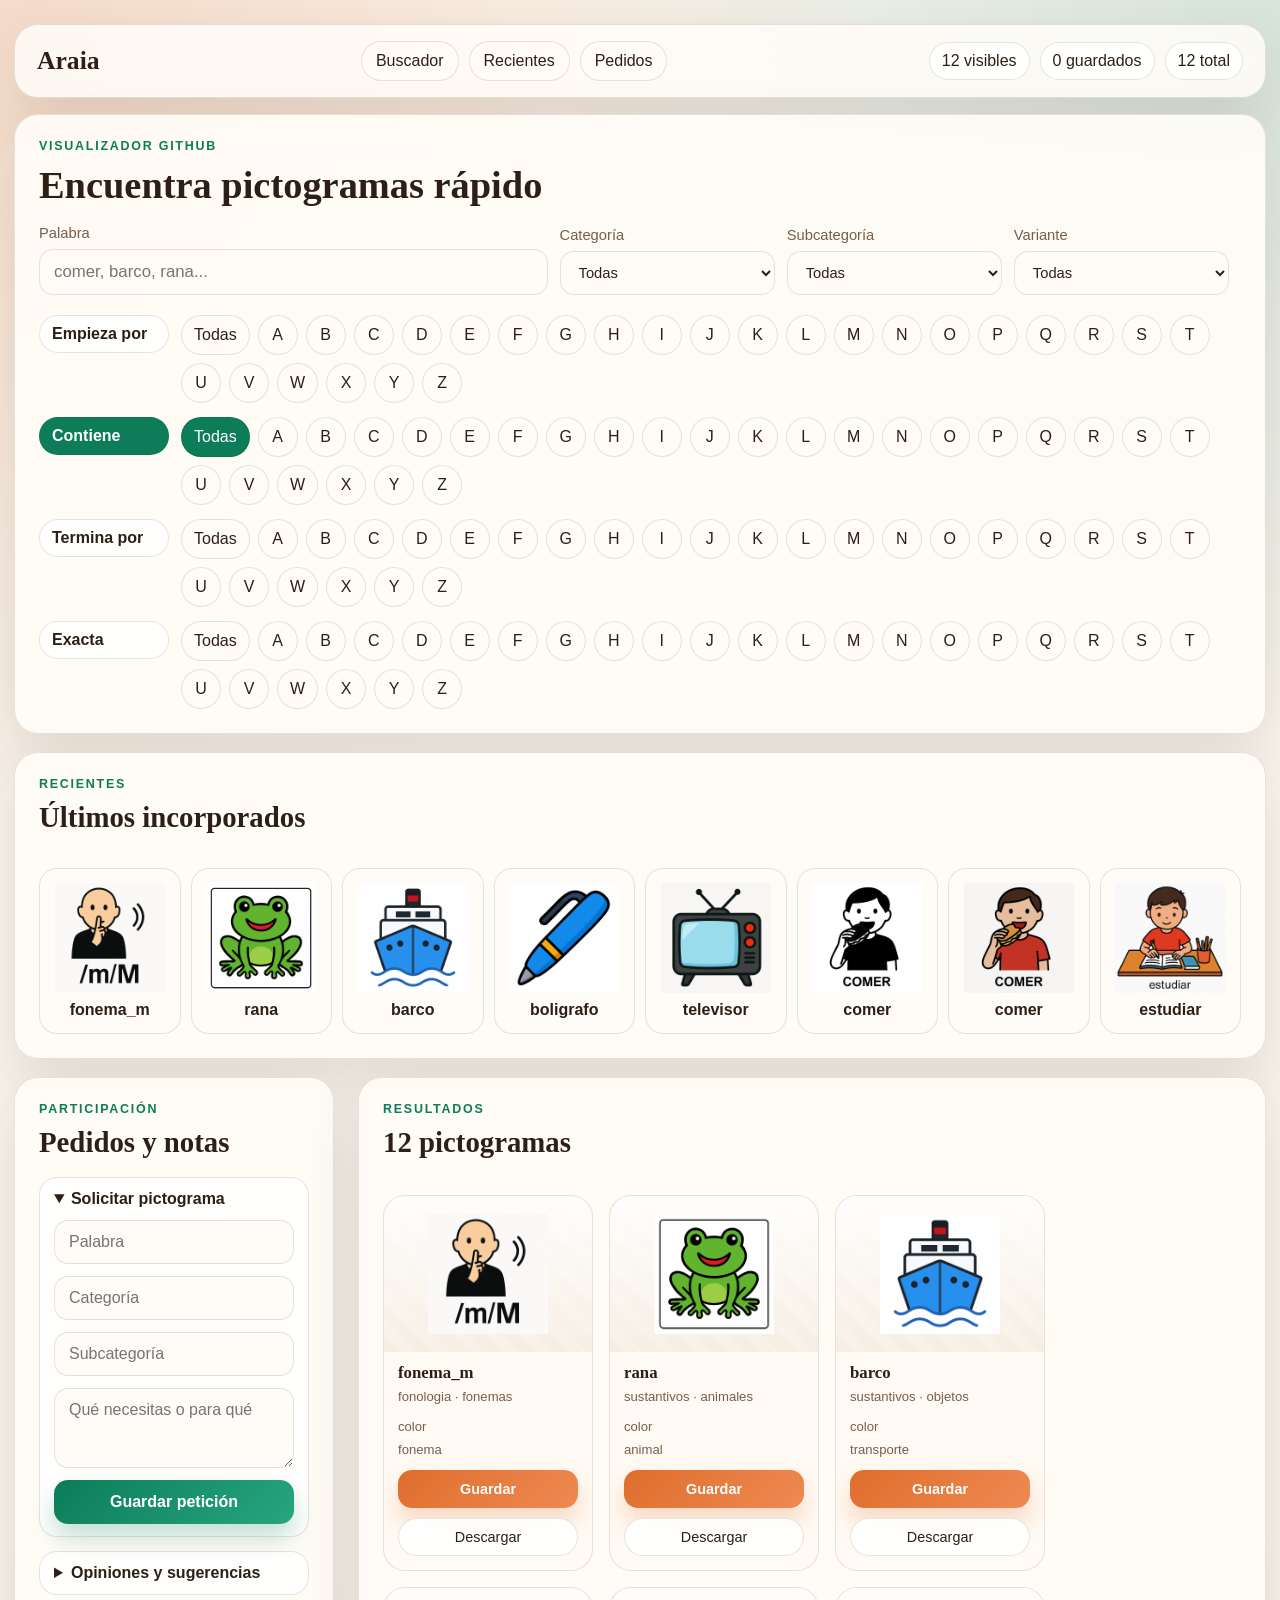
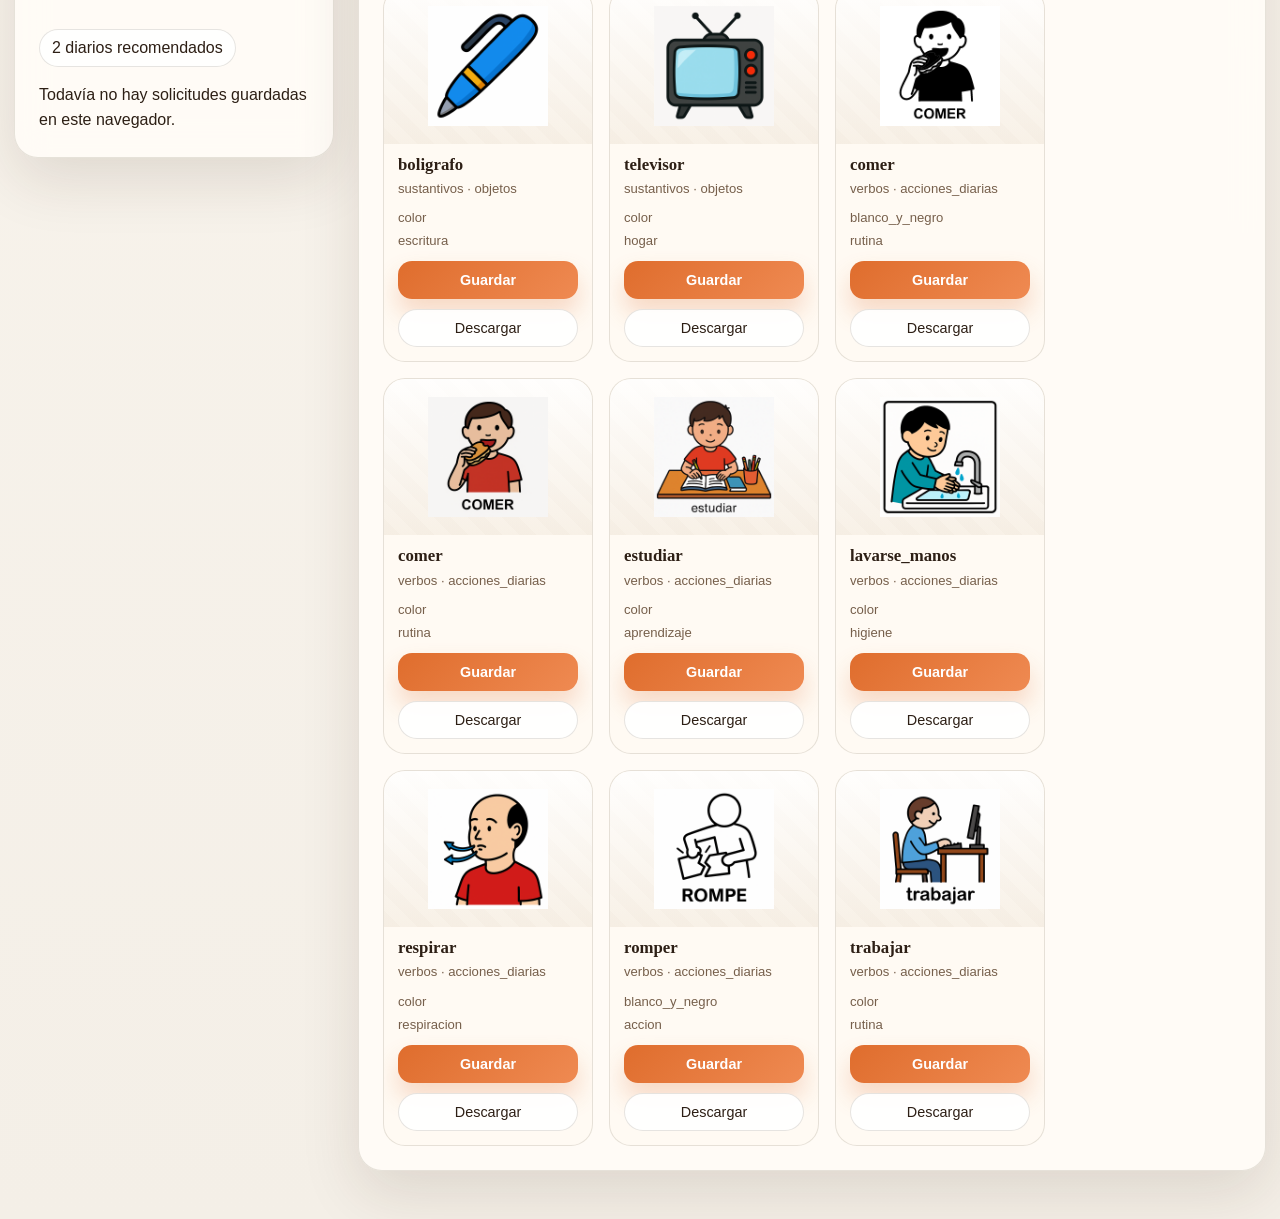
==== index.html @ 0f2b1659 "Publish sanitized public repository" ====
<!doctype html>
<html lang="es">
  <head>
    <meta charset="utf-8">
    <meta name="viewport" content="width=device-width, initial-scale=1">
    <title>Araia | Visualizador web</title>
    <link rel="stylesheet" href="static/styles.css">
    <link rel="stylesheet" href="static/pages.css">
  </head>
  <body>
    <div class="page-shell home-shell static-shell">
      <nav class="top-nav compact-nav">
        <a class="nav-brand" href="./index.html">Araia</a>
        <div class="nav-links">
          <a href="#buscador">Buscador</a>
          <a href="#recientes">Recientes</a>
          <a href="#pedidos">Pedidos</a>
        </div>
        <div class="quick-stats" id="quick-stats"></div>
      </nav>

      <section class="panel search-panel-main" id="buscador">
        <div class="search-panel-head">
          <div>
            <p class="eyebrow">Visualizador GitHub</p>
            <h1>Encuentra pictogramas rápido</h1>
          </div>
        </div>

        <form id="search-form" class="primary-search-form" autocomplete="off">
          <label class="search-box large-search">
            <span>Palabra</span>
            <input type="text" id="search-input" placeholder="comer, barco, rana...">
          </label>
          <label>
            <span>Categoría</span>
            <select id="category-select">
              <option value="">Todas</option>
            </select>
          </label>
          <label>
            <span>Subcategoría</span>
            <select id="subcategory-select">
              <option value="">Todas</option>
            </select>
          </label>
          <label>
            <span>Variante</span>
            <select id="variant-select">
              <option value="">Todas</option>
              <option value="blanco_y_negro">Blanco y negro</option>
              <option value="color">Color</option>
            </select>
          </label>
        </form>

        <div class="alpha-modes" id="alphabet-modes"></div>
      </section>

      <section class="panel recent-strip" id="recientes">
        <div class="panel-head inline-head">
          <div>
            <p class="eyebrow">Recientes</p>
            <h2>Últimos incorporados</h2>
          </div>
        </div>
        <div class="mini-grid recent-mini-grid" id="recent-grid"></div>
      </section>

      <section class="content-grid home-content-grid">
        <aside class="panel side-rail compact-rail" id="pedidos">
          <div class="panel-head">
            <div>
              <p class="eyebrow">Participación</p>
              <h2>Pedidos y notas</h2>
            </div>
          </div>

          <details class="mini-section" open>
            <summary>Solicitar pictograma</summary>
            <form id="request-form" class="request-form compact-form">
              <input type="text" id="request-word" placeholder="Palabra" required>
              <input type="text" id="request-category" placeholder="Categoría">
              <input type="text" id="request-subcategory" placeholder="Subcategoría">
              <textarea id="request-detail" rows="3" placeholder="Qué necesitas o para qué"></textarea>
              <button type="submit" class="compact">Guardar petición</button>
            </form>
          </details>

          <details class="mini-section">
            <summary>Opiniones y sugerencias</summary>
            <form id="feedback-form" class="request-form compact-form">
              <select id="feedback-type">
                <option value="comentario">Comentario</option>
                <option value="falta">Qué falta</option>
                <option value="sugerencia">Sugerencia</option>
                <option value="mejora">Qué mejorarías</option>
              </select>
              <input type="text" id="feedback-word" placeholder="Palabra relacionada">
              <textarea id="feedback-text" rows="3" placeholder="Tu mensaje"></textarea>
              <button type="submit" class="secondary compact">Guardar opinión</button>
            </form>
            <div class="compact-feedback-list" id="feedback-list"></div>
          </details>

          <div class="daily-batch compact-batch">
            <p class="mini-label">2 diarios recomendados</p>
            <div id="request-priority-list"></div>
          </div>
        </aside>

        <section class="panel results-panel">
          <div class="panel-head inline-head">
            <div>
              <p class="eyebrow">Resultados</p>
              <h2 id="results-count">0 pictogramas</h2>
            </div>
          </div>
          <div class="cards-grid" id="results-grid"></div>
          <div class="empty-state compact-empty-state hidden" id="empty-state">
            <h3>No hay coincidencias</h3>
            <p>Prueba otra letra, cambia el modo de búsqueda o limpia filtros.</p>
          </div>
        </section>
      </section>
    </div>

    <script src="static/pages.js"></script>
  </body>
</html>
---- static/styles.css ----
:root {
  --bg: #f4efe7;
  --bg-strong: #e7dac8;
  --panel: rgba(255, 252, 247, 0.88);
  --panel-strong: #fffaf3;
  --line: rgba(55, 33, 14, 0.12);
  --text: #2d1f15;
  --muted: #765f4b;
  --accent: #0c7c59;
  --accent-2: #df6d2d;
  --accent-3: #355c7d;
  --shadow: 0 22px 60px rgba(56, 35, 20, 0.12);
  --radius: 24px;
}

* {
  box-sizing: border-box;
}

body {
  margin: 0;
  min-height: 100vh;
  font-family: "Avenir Next", "Trebuchet MS", sans-serif;
  color: var(--text);
  background:
    radial-gradient(circle at top left, rgba(223, 109, 45, 0.2), transparent 28%),
    radial-gradient(circle at top right, rgba(12, 124, 89, 0.15), transparent 24%),
    linear-gradient(180deg, #fbf7f0 0%, var(--bg) 100%);
}

code {
  font-family: "SFMono-Regular", "Menlo", monospace;
}

a {
  color: inherit;
  text-decoration: none;
}

form {
  margin: 0;
}

.page-shell {
  width: min(1380px, calc(100% - 32px));
  margin: 0 auto;
  padding: 24px 0 48px;
}

.top-nav,
.hero,
.toolbar,
.panel {
  backdrop-filter: blur(16px);
  background: var(--panel);
  border: 1px solid var(--line);
  border-radius: var(--radius);
  box-shadow: var(--shadow);
}

.top-nav {
  display: flex;
  justify-content: space-between;
  align-items: center;
  gap: 18px;
  padding: 16px 22px;
  margin-bottom: 20px;
}

.nav-brand {
  font-family: "Georgia", "Times New Roman", serif;
  font-size: 1.6rem;
  font-weight: 700;
}

.nav-links {
  display: flex;
  flex-wrap: wrap;
  gap: 10px;
}

.profile-switcher,
.inline-form,
.oca-launch-form,
.dice-actions,
.players-box {
  display: flex;
  flex-wrap: wrap;
  gap: 10px;
  align-items: center;
}

.profile-switcher {
  justify-content: flex-end;
}

.inline-form input,
.inline-form select,
.inline-form button,
.submit-row input,
.oca-launch-form input {
  width: auto;
}

.nav-links a,
.action-link {
  display: inline-flex;
  align-items: center;
  justify-content: center;
  min-height: 44px;
  padding: 10px 14px;
  border-radius: 999px;
  border: 1px solid var(--line);
  background: rgba(255, 252, 248, 0.92);
  color: var(--text);
  transition: transform 140ms ease;
}

.nav-links a:hover,
.action-link:hover {
  transform: translateY(-1px);
}

.hero {
  display: grid;
  grid-template-columns: 1.7fr 1fr;
  gap: 24px;
  padding: 32px;
  margin-bottom: 24px;
}

.hero-compact {
  align-items: center;
}

.eyebrow {
  margin: 0 0 10px;
  font-size: 0.78rem;
  font-weight: 700;
  letter-spacing: 0.14em;
  text-transform: uppercase;
  color: var(--accent);
}

.hero h1,
.panel h2,
.empty-state h3,
.picto-title h3,
.active-card h3 {
  font-family: "Georgia", "Times New Roman", serif;
}

.hero h1 {
  margin: 0;
  font-size: clamp(2.4rem, 4vw, 4.4rem);
  line-height: 0.95;
  max-width: 13ch;
}

.hero-text,
.oca-copy {
  max-width: 60ch;
  line-height: 1.6;
  color: var(--muted);
  font-size: 1.02rem;
}

.hero-stats {
  display: grid;
  gap: 16px;
}

.stat-card {
  padding: 22px;
  border-radius: 20px;
  background: linear-gradient(145deg, rgba(255,255,255,0.88), rgba(244, 239, 231, 0.95));
  border: 1px solid var(--line);
}

.stat-card span {
  display: block;
  color: var(--muted);
  margin-bottom: 8px;
}

.stat-card strong {
  font-size: 2.2rem;
}

.toolbar {
  display: grid;
  grid-template-columns: 1fr auto;
  gap: 16px;
  align-items: end;
  padding: 20px;
  margin-bottom: 24px;
}

.toolbar-actions {
  display: flex;
  flex-wrap: wrap;
  gap: 12px;
  align-items: center;
}

.search-form {
  display: grid;
  grid-template-columns: minmax(220px, 1.3fr) repeat(4, minmax(130px, 0.7fr)) auto;
  gap: 12px;
  align-items: end;
}

.content-grid,
.oca-layout,
.insight-grid {
  display: grid;
  grid-template-columns: 360px 1fr;
  gap: 24px;
}

.panel {
  padding: 24px;
}

.continuous-panel {
  margin-bottom: 24px;
}

.alphabet-panel,
.insight-grid {
  margin-bottom: 24px;
}

.alphabet-row,
.request-list,
.feedback-list,
.mini-grid {
  display: flex;
  flex-wrap: wrap;
  gap: 10px;
}

.alphabet-pill {
  display: inline-flex;
  align-items: center;
  justify-content: center;
  min-width: 40px;
  min-height: 40px;
  padding: 8px 12px;
  border-radius: 999px;
  border: 1px solid var(--line);
  background: rgba(255, 252, 248, 0.92);
}

.alphabet-pill.active {
  background: var(--accent);
  color: white;
}

.request-form,
.mini-feedback-form {
  display: grid;
  gap: 12px;
}

.mini-feedback-form {
  grid-template-columns: 1fr auto;
  align-items: center;
}

.request-card,
.feedback-card,
.mini-card {
  display: grid;
  gap: 8px;
  padding: 14px;
  border-radius: 18px;
  border: 1px solid var(--line);
  background: rgba(255, 252, 248, 0.92);
}

.request-card {
  width: 100%;
  grid-template-columns: 1fr auto;
  align-items: center;
}

.request-card.highlighted {
  background: linear-gradient(145deg, rgba(12,124,89,0.08), rgba(255,252,248,0.95));
}

.request-card p,
.request-card span,
.feedback-card p,
.feedback-card span {
  margin: 0;
  color: var(--muted);
}

.daily-batch {
  margin-top: 18px;
}

.mini-grid {
  display: grid;
  grid-template-columns: repeat(auto-fit, minmax(130px, 1fr));
}

.mini-card {
  justify-items: center;
  text-align: center;
}

.mini-card img {
  width: 100%;
  max-width: 110px;
  height: 110px;
  object-fit: contain;
}

.panel-head h2,
.library-header h2 {
  margin: 0 0 18px;
  font-size: 1.8rem;
}

label {
  display: grid;
  gap: 8px;
  font-size: 0.92rem;
  color: var(--muted);
}

input,
select,
textarea,
button {
  width: 100%;
  border-radius: 14px;
  border: 1px solid var(--line);
  font: inherit;
}

input,
select,
textarea {
  padding: 12px 14px;
  background: rgba(255, 252, 248, 0.95);
  color: var(--text);
}

button {
  padding: 13px 18px;
  border: 0;
  background: linear-gradient(135deg, var(--accent), #27a67f);
  color: white;
  font-weight: 700;
  cursor: pointer;
  transition: transform 140ms ease, box-shadow 140ms ease;
  box-shadow: 0 14px 24px rgba(12, 124, 89, 0.24);
}

button:hover {
  transform: translateY(-1px);
}

button.secondary {
  background: linear-gradient(135deg, var(--accent-2), #ef8a52);
  box-shadow: 0 14px 24px rgba(223, 109, 45, 0.24);
}

button.compact {
  padding: 10px 12px;
  min-height: 44px;
}

.create-form {
  display: grid;
  gap: 14px;
}

.textarea-field {
  grid-column: 1 / -1;
}

.results-grid {
  display: grid;
  grid-template-columns: repeat(auto-fit, minmax(240px, 1fr));
  gap: 18px;
}

.picto-card {
  display: grid;
  overflow: hidden;
  border-radius: 22px;
  border: 1px solid var(--line);
  background: var(--panel-strong);
}

.picto-media {
  display: grid;
  place-items: center;
  min-height: 220px;
  padding: 16px;
  background:
    linear-gradient(180deg, rgba(255,255,255,0.72), rgba(231, 218, 200, 0.36)),
    repeating-linear-gradient(45deg, rgba(118,95,75,0.03) 0 14px, rgba(255,255,255,0.1) 14px 28px);
}

.picto-media img {
  max-width: 100%;
  max-height: 190px;
  object-fit: contain;
  filter: drop-shadow(0 12px 22px rgba(45, 31, 21, 0.12));
}

.picto-body {
  display: grid;
  gap: 10px;
  padding: 18px;
}

.picto-title {
  display: flex;
  justify-content: space-between;
  gap: 12px;
  align-items: start;
}

.picto-title h3 {
  margin: 0;
  font-size: 1.5rem;
}

.badge {
  display: inline-flex;
  align-items: center;
  border-radius: 999px;
  padding: 6px 10px;
  background: rgba(12, 124, 89, 0.12);
  color: var(--accent);
  font-size: 0.8rem;
  font-weight: 700;
}

.meta,
.description,
.path {
  margin: 0;
}

.meta {
  color: var(--muted);
  font-size: 0.92rem;
}

.description {
  line-height: 1.55;
}

.path {
  color: var(--muted);
  font-size: 0.78rem;
  word-break: break-word;
}

.card-actions,
.library-header,
.submit-row {
  display: flex;
  flex-wrap: wrap;
  gap: 10px;
  align-items: center;
  justify-content: space-between;
}

.card-actions form,
.card-actions a {
  flex: 1 1 180px;
}

.select-card {
  display: flex;
  align-items: center;
  gap: 10px;
  color: var(--text);
}

.select-card input {
  width: auto;
}

.library-panel,
.oca-control,
.oca-board-panel {
  display: grid;
  gap: 20px;
}

.player-form {
  display: grid;
  gap: 12px;
}

.submit-row {
  margin-top: 18px;
}

.dice-box,
.progress-box,
.active-card {
  border-radius: 20px;
  border: 1px solid var(--line);
  background: rgba(255, 252, 248, 0.92);
  padding: 18px;
}

.dice-box {
  display: grid;
  gap: 16px;
  justify-items: center;
}

.dice-value {
  display: grid;
  place-items: center;
  width: 92px;
  height: 92px;
  border-radius: 22px;
  font-size: 2.4rem;
  font-weight: 700;
  background: linear-gradient(135deg, var(--accent-3), #4d81af);
  color: white;
}

.players-box {
  justify-content: space-between;
}

.player-chip {
  display: flex;
  align-items: center;
  gap: 10px;
  padding: 12px 14px;
  border-radius: 18px;
  border: 1px solid var(--line);
  background: rgba(255, 252, 248, 0.92);
}

.progress-box p,
.progress-box strong {
  margin: 0;
}

.progress-box strong {
  font-size: 2rem;
}

.active-card {
  display: grid;
  gap: 14px;
  justify-items: center;
  text-align: center;
}

.active-card img {
  max-width: 100%;
  max-height: 220px;
  object-fit: contain;
}

.active-card h3 {
  margin: 0;
  font-size: 2rem;
}

.oca-board {
  position: relative;
  display: grid;
  grid-template-columns: repeat(auto-fit, minmax(120px, 1fr));
  gap: 14px;
}

.oca-cell {
  position: relative;
  display: grid;
  gap: 8px;
  justify-items: center;
  padding: 14px;
  border-radius: 20px;
  border: 1px solid var(--line);
  background: rgba(255, 252, 248, 0.92);
  transition: transform 140ms ease, border-color 140ms ease;
}

.oca-cell img {
  width: 72px;
  height: 72px;
  object-fit: contain;
}

.oca-cell strong {
  text-align: center;
  font-size: 0.9rem;
}

.oca-cell.active {
  transform: translateY(-3px);
  border-color: rgba(12, 124, 89, 0.4);
}

.cell-number {
  justify-self: start;
  font-size: 0.8rem;
  color: var(--muted);
}

.token {
  width: 18px;
  height: 18px;
  border-radius: 999px;
  background: var(--accent-2);
  opacity: 0;
}

.token.visible {
  opacity: 1;
}

.player-two .token,
.draggable-token.player-two {
  background: var(--accent-3);
}

.floating-tokens {
  position: absolute;
  inset: 0;
  pointer-events: none;
}

.draggable-token {
  position: absolute;
  width: 36px;
  height: 36px;
  border-radius: 999px;
  border: 3px solid white;
  background: var(--accent-2);
  box-shadow: 0 10px 18px rgba(45, 31, 21, 0.18);
  pointer-events: auto;
  touch-action: none;
  z-index: 3;
}

.draggable-token.dragging {
  transform: scale(1.08);
}

.empty-state {
  grid-column: 1 / -1;
  padding: 36px;
  border-radius: 22px;
  border: 1px dashed var(--line);
  background: rgba(255, 255, 255, 0.55);
  text-align: center;
}

@media (max-width: 1100px) {
  .hero,
  .content-grid,
  .toolbar,
  .oca-layout,
  .insight-grid {
    grid-template-columns: 1fr;
  }

  .search-form {
    grid-template-columns: 1fr 1fr;
  }
}

@media (max-width: 760px) {
  .page-shell {
    width: min(100% - 20px, 100%);
  }

  .hero,
  .panel,
  .toolbar,
  .top-nav {
    padding: 18px;
  }

  .top-nav,
  .nav-links,
  .profile-switcher,
  .inline-form,
  .oca-launch-form,
  .dice-actions,
  .players-box,
  .toolbar-actions,
  .library-header,
  .card-actions,
  .submit-row,
  .request-card,
  .mini-feedback-form {
    flex-direction: column;
    align-items: stretch;
  }

  .search-form {
    grid-template-columns: 1fr;
  }

  .results-grid,
  .oca-board {
    grid-template-columns: 1fr;
  }
}

.home-shell {
  width: min(1440px, calc(100% - 28px));
}

.compact-nav {
  margin-bottom: 16px;
}

.search-panel-main,
.recent-strip,
.results-panel,
.compact-rail {
  background: rgba(255, 252, 247, 0.93);
}

.search-panel-head,
.inline-head {
  display: flex;
  justify-content: space-between;
  align-items: center;
  gap: 16px;
}

.search-panel-main h1 {
  margin: 0;
  font-family: "Georgia", "Times New Roman", serif;
  font-size: clamp(2rem, 3vw, 3rem);
}

.quick-stats {
  display: flex;
  flex-wrap: wrap;
  gap: 10px;
}

.quick-stats span,
.mode-label,
.mini-label,
.compact-download {
  display: inline-flex;
  align-items: center;
  min-height: 38px;
  padding: 8px 12px;
  border-radius: 999px;
  border: 1px solid var(--line);
  background: rgba(255,255,255,0.92);
}

.mode-label.active {
  background: var(--accent);
  color: #fff;
}

.primary-search-form {
  display: grid;
  grid-template-columns: minmax(280px, 1.3fr) repeat(3, minmax(140px, 0.55fr)) auto;
  gap: 12px;
  align-items: end;
  margin-top: 18px;
}

.large-search input {
  font-size: 1.05rem;
}

.alpha-modes {
  display: grid;
  gap: 14px;
  margin-top: 20px;
}

.alpha-mode-row {
  display: grid;
  grid-template-columns: 130px 1fr;
  gap: 12px;
  align-items: start;
}

.compact-alphabet {
  gap: 8px;
}

.recent-strip {
  margin: 18px 0;
}

.recent-mini-grid {
  margin-top: 16px;
}

.home-content-grid {
  grid-template-columns: 320px 1fr;
  align-items: start;
}

.compact-rail {
  position: sticky;
  top: 20px;
}

.stack-card {
  grid-template-columns: 1fr;
}

.mini-section {
  margin-top: 14px;
  padding: 12px 14px;
  border-radius: 18px;
  border: 1px solid var(--line);
  background: rgba(255,255,255,0.84);
}

.mini-section summary {
  cursor: pointer;
  font-weight: 700;
}

.compact-form {
  margin-top: 12px;
}

.compact-feedback-list {
  display: grid;
  gap: 10px;
  margin-top: 12px;
}

.compact-feedback-card {
  padding: 10px 12px;
}

.results-panel {
  min-width: 0;
}

.cards-grid {
  margin-top: 18px;
}

.compact-empty-state {
  padding: 24px 8px 8px;
}

@media (max-width: 1080px) {
  .primary-search-form,
  .home-content-grid,
  .alpha-mode-row,
  .search-panel-head,
  .inline-head {
    grid-template-columns: 1fr;
    display: grid;
  }

  .compact-rail {
    position: static;
  }
}

@media (max-width: 760px) {
  .top-nav,
  .profile-switcher,
  .nav-links {
    align-items: stretch;
  }

  .top-nav,
  .nav-links,
  .profile-switcher,
  .quick-stats {
    display: grid;
  }

  .primary-search-form {
    grid-template-columns: 1fr;
  }

  .alphabet-pill {
    min-width: 34px;
    min-height: 34px;
    padding: 6px 9px;
  }
}

.cards-grid {
  display: grid;
  grid-template-columns: repeat(auto-fill, minmax(190px, 210px));
  justify-content: start;
  gap: 16px;
}

.picto-card {
  width: 100%;
  max-width: 210px;
  align-content: start;
}

.picto-visual {
  display: grid;
  place-items: center;
  min-height: 156px;
  padding: 14px;
  background:
    linear-gradient(180deg, rgba(255,255,255,0.82), rgba(231, 218, 200, 0.3)),
    repeating-linear-gradient(45deg, rgba(118,95,75,0.025) 0 12px, rgba(255,255,255,0.12) 12px 24px);
}

.picto-visual img {
  width: 100%;
  max-width: 140px;
  max-height: 120px;
  object-fit: contain;
}

.picto-title,
.picto-meta {
  display: grid;
  gap: 6px;
  padding: 12px 14px 0;
}

.picto-title h3 {
  margin: 0;
  font-size: 1.05rem;
  line-height: 1.1;
}

.picto-title p,
.picto-meta span {
  margin: 0;
  color: var(--muted);
  font-size: 0.82rem;
  line-height: 1.3;
}

.picto-meta {
  padding-bottom: 0;
}

.card-actions {
  justify-content: stretch;
  padding: 12px 14px 14px;
}

.card-actions form,
.card-actions a {
  flex: 1 1 auto;
}

.card-actions button,
.compact-download {
  width: 100%;
  justify-content: center;
  min-height: 38px;
  padding: 8px 10px;
  font-size: 0.9rem;
}

@media (max-width: 760px) {
  .cards-grid {
    grid-template-columns: repeat(auto-fill, minmax(160px, 1fr));
  }

  .picto-card {
    max-width: none;
  }
}
---- static/pages.css ----
.hidden {
  display: none !important;
}

.static-shell .nav-links a {
  min-height: 40px;
}

.static-note,
.saved-chip {
  display: inline-flex;
  align-items: center;
  border-radius: 999px;
  border: 1px solid var(--line);
  padding: 7px 10px;
  background: rgba(255,255,255,0.92);
  font-size: 0.82rem;
}

.saved-chip.active {
  background: var(--accent);
  color: #fff;
}

.request-card button.vote-button {
  min-height: 36px;
  padding: 8px 10px;
}
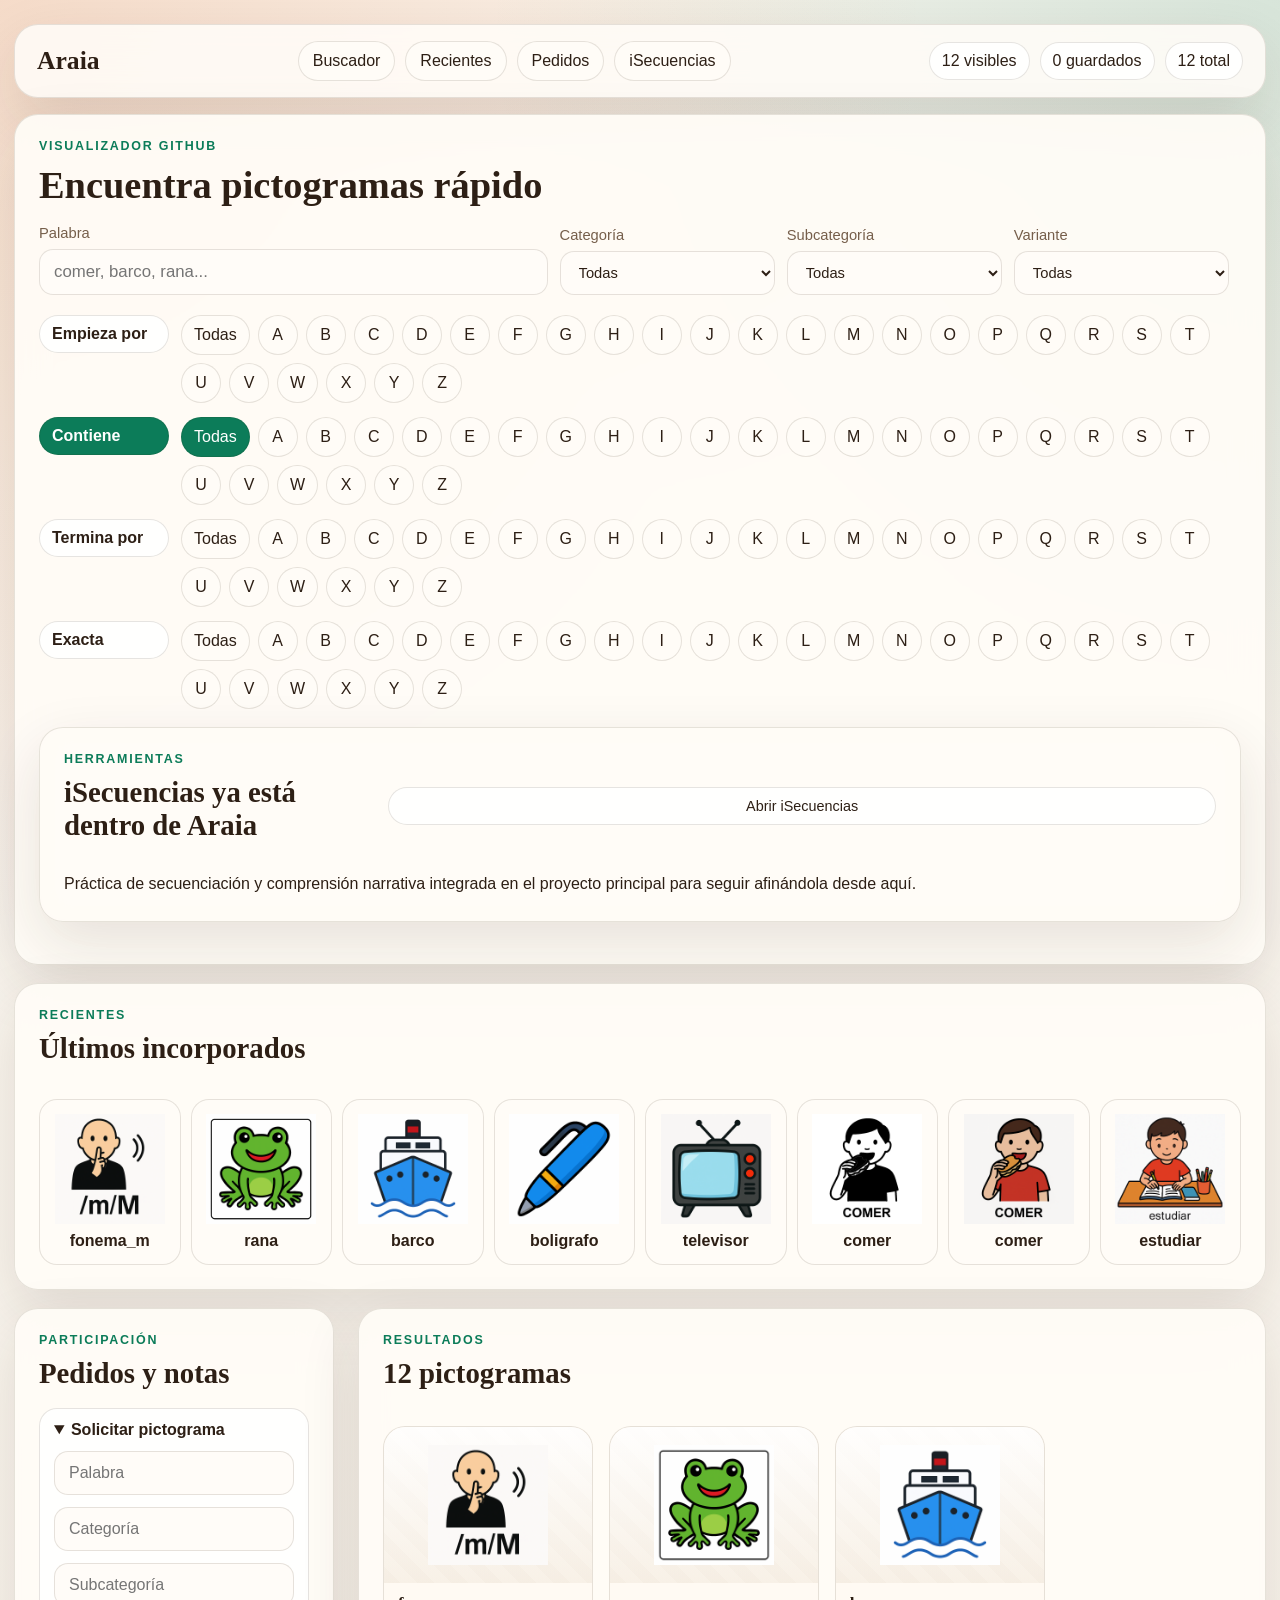
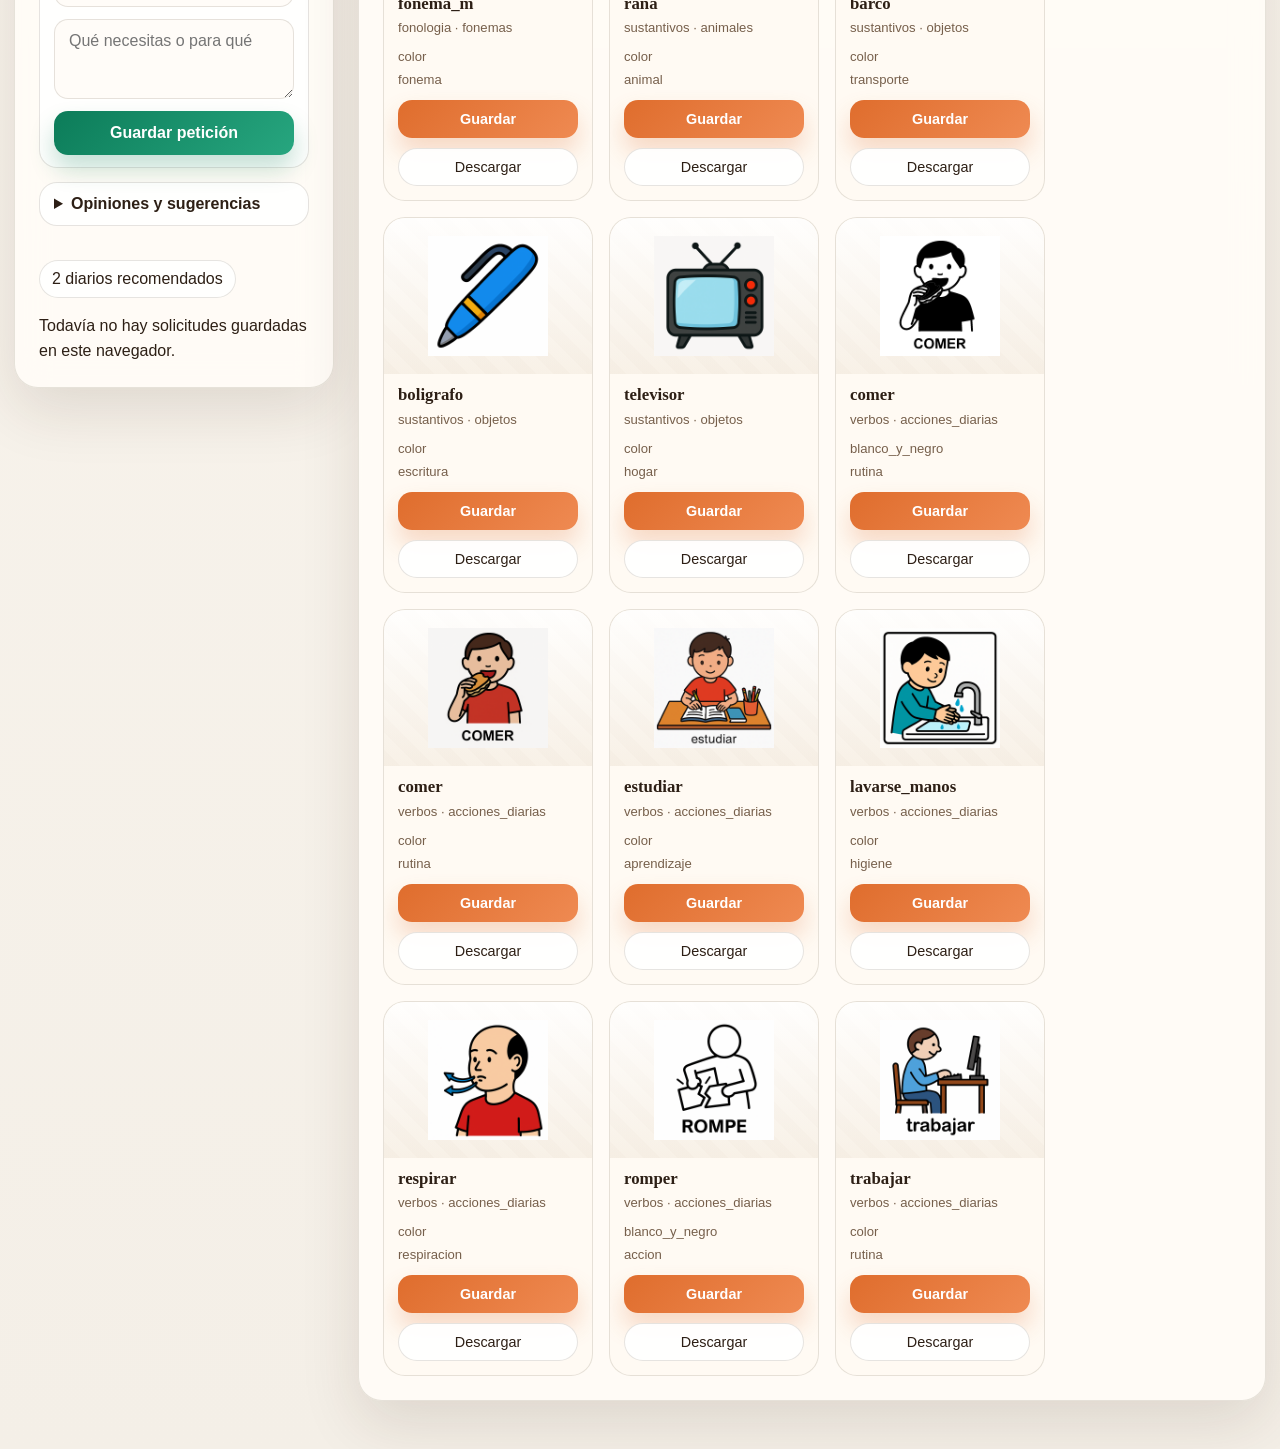
==== commit 82a747b3: "Integrate iSecuencias into Araia" ====
--- a/index.html
+++ b/index.html
@@ -15,6 +15,7 @@
           <a href="#buscador">Buscador</a>
           <a href="#recientes">Recientes</a>
           <a href="#pedidos">Pedidos</a>
+          <a href="./isecuencias/index.html">iSecuencias</a>
         </div>
         <div class="quick-stats" id="quick-stats"></div>
       </nav>
@@ -55,6 +56,17 @@
         </form>
 
         <div class="alpha-modes" id="alphabet-modes"></div>
+<div class="panel recent-strip" style="margin-top:18px; margin-bottom:18px;">
+        <div class="panel-head inline-head">
+          <div>
+            <p class="eyebrow">Herramientas</p>
+            <h2>iSecuencias ya está dentro de Araia</h2>
+          </div>
+          <a class="compact-download" href="./isecuencias/index.html">Abrir iSecuencias</a>
+        </div>
+        <p class="description" style="margin-top:12px;">Práctica de secuenciación y comprensión narrativa integrada en el proyecto principal para seguir afinándola desde aquí.</p>
+      </div>
+
       </section>
 
       <section class="panel recent-strip" id="recientes">
